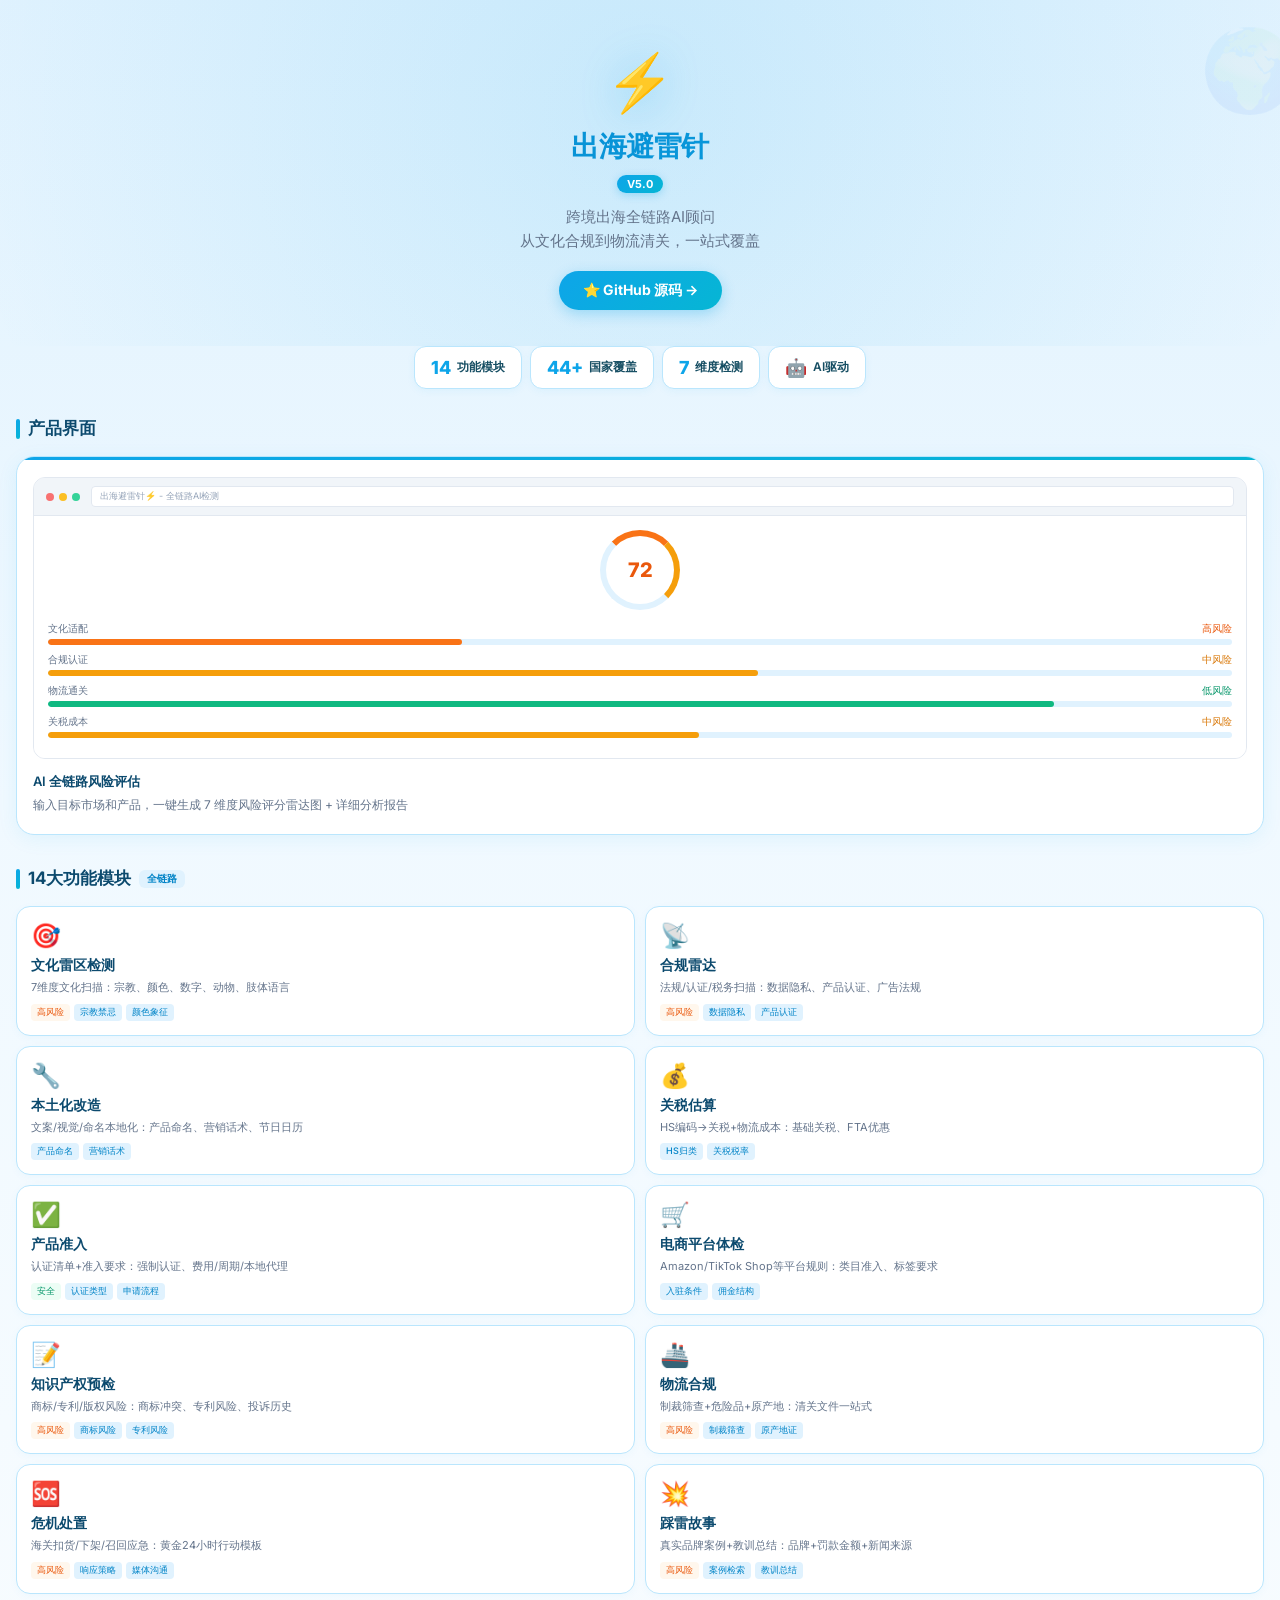
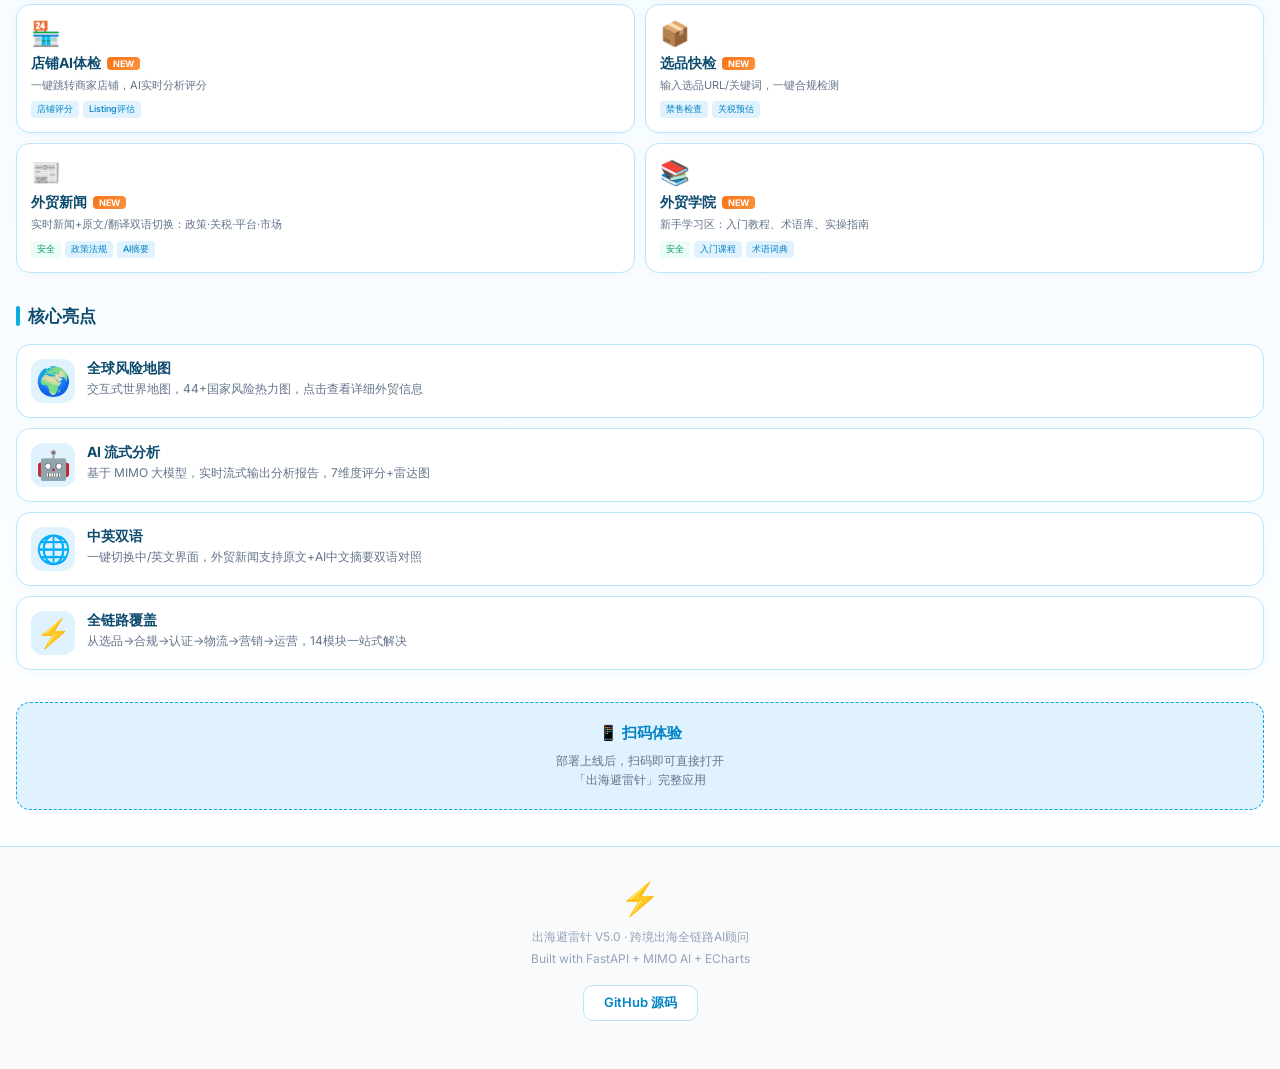
==== index.html @ 78dc0df8 "deploy intro page" ====
<!DOCTYPE html>
<html lang="zh-CN">
<head>
    <meta charset="UTF-8">
    <meta name="viewport" content="width=device-width, initial-scale=1.0, maximum-scale=1.0, user-scalable=no">
    <title>出海避雷针⚡ - 跨境出海全链路AI顾问</title>
    <style>
        @import url('https://fonts.googleapis.com/css2?family=Inter:wght@400;500;600;700;800&display=swap');
        
        * { margin: 0; padding: 0; box-sizing: border-box; }
        
        :root {
            --primary: #0EA5E9;
            --primary-dark: #0284C7;
            --accent: #06B6D4;
            --danger: #F97316;
            --success: #10B981;
            --warning: #F59E0B;
            --bg-light: #F0F9FF;
            --bg-white: #FFFFFF;
            --bg-card: #FFFFFF;
            --bg-soft: #E0F2FE;
            --bg-mute: #F8FAFC;
            --text: #0C4A6E;
            --text-main: #164E63;
            --text-dim: #64748B;
            --text-muted: #94A3B8;
            --border: #BAE6FD;
            --gradient-1: linear-gradient(135deg, #0EA5E9, #06B6D4);
            --gradient-2: linear-gradient(135deg, #38BDF8, #7DD3FC);
            --gradient-3: linear-gradient(135deg, #0284C7, #0EA5E9);
            --gradient-earth: linear-gradient(180deg, #E0F2FE 0%, #F0F9FF 30%, #FFFFFF 100%);
        }
        
        body {
            font-family: 'Inter', -apple-system, BlinkMacSystemFont, 'PingFang SC', 'Microsoft YaHei', sans-serif;
            background: var(--gradient-earth);
            color: var(--text);
            min-height: 100vh;
            overflow-x: hidden;
        }
        
        /* ===== Hero Section ===== */
        .hero {
            position: relative;
            padding: 48px 20px 36px;
            text-align: center;
            overflow: hidden;
        }
        .hero::before {
            content: '';
            position: absolute;
            top: -30%;
            left: -50%;
            width: 200%;
            height: 200%;
            background: radial-gradient(circle at 50% 30%, rgba(14,165,233,0.12) 0%, transparent 50%);
            animation: pulse 8s ease-in-out infinite;
        }
        .hero::after {
            content: '🌍';
            position: absolute;
            top: 20px;
            right: -20px;
            font-size: 80px;
            opacity: 0.06;
            animation: float 6s ease-in-out infinite;
        }
        @keyframes pulse {
            0%, 100% { transform: scale(1); opacity: 0.8; }
            50% { transform: scale(1.1); opacity: 1; }
        }
        @keyframes float {
            0%, 100% { transform: translateY(0) rotate(0deg); }
            50% { transform: translateY(-10px) rotate(5deg); }
        }
        .hero-content { position: relative; z-index: 1; }
        .hero-logo {
            font-size: 56px;
            display: block;
            margin-bottom: 12px;
            filter: drop-shadow(0 4px 20px rgba(14,165,233,0.3));
        }
        .hero-title {
            font-size: 28px;
            font-weight: 800;
            background: var(--gradient-3);
            -webkit-background-clip: text;
            -webkit-text-fill-color: transparent;
            background-clip: text;
            margin-bottom: 6px;
            letter-spacing: -0.5px;
        }
        .hero-version {
            display: inline-block;
            background: var(--gradient-1);
            color: white;
            font-size: 11px;
            font-weight: 700;
            padding: 2px 10px;
            border-radius: 20px;
            margin-bottom: 12px;
            box-shadow: 0 2px 8px rgba(14,165,233,0.3);
        }
        .hero-subtitle {
            font-size: 15px;
            color: var(--text-dim);
            line-height: 1.6;
            max-width: 320px;
            margin: 0 auto;
        }
        .hero-gh-btn {
            display: inline-block;
            margin-top: 18px;
            padding: 10px 24px;
            background: var(--gradient-1);
            color: white;
            font-size: 14px;
            font-weight: 700;
            text-decoration: none;
            border-radius: 24px;
            box-shadow: 0 4px 14px rgba(14,165,233,0.3);
            transition: transform 0.2s, box-shadow 0.2s;
        }
        .hero-gh-btn:hover {
            transform: translateY(-2px);
            box-shadow: 0 6px 20px rgba(14,165,233,0.4);
        }
        
        /* ===== Stats Bar ===== */
        .stats-bar {
            display: flex;
            justify-content: center;
            gap: 8px;
            padding: 0 16px 28px;
            flex-wrap: wrap;
        }
        .stat-chip {
            background: var(--bg-white);
            border: 1px solid var(--border);
            border-radius: 12px;
            padding: 10px 16px;
            font-size: 12px;
            font-weight: 600;
            display: flex;
            align-items: center;
            gap: 6px;
            color: var(--text-main);
            box-shadow: 0 2px 8px rgba(14,165,233,0.06);
        }
        .stat-chip .num {
            color: var(--primary);
            font-size: 18px;
            font-weight: 800;
        }
        
        /* ===== Section ===== */
        .section {
            padding: 0 16px 32px;
        }
        .section-header {
            display: flex;
            align-items: center;
            gap: 8px;
            margin-bottom: 16px;
        }
        .section-header .dot {
            width: 4px;
            height: 20px;
            border-radius: 2px;
            background: var(--gradient-1);
        }
        .section-header h2 {
            font-size: 17px;
            font-weight: 700;
            color: var(--text);
        }
        .section-header .badge {
            font-size: 10px;
            background: var(--bg-soft);
            color: var(--primary-dark);
            padding: 2px 8px;
            border-radius: 6px;
            font-weight: 600;
        }
        
        /* ===== Module Cards ===== */
        .modules-grid {
            display: grid;
            grid-template-columns: 1fr 1fr;
            gap: 10px;
        }
        .module-card {
            background: var(--bg-card);
            border: 1px solid var(--border);
            border-radius: 14px;
            padding: 14px;
            transition: transform 0.2s, box-shadow 0.2s;
            box-shadow: 0 2px 8px rgba(14,165,233,0.04);
        }
        .module-card:hover {
            transform: translateY(-2px);
            box-shadow: 0 4px 16px rgba(14,165,233,0.12);
        }
        .module-card.full-width {
            grid-column: 1 / -1;
        }
        .module-icon {
            font-size: 24px;
            margin-bottom: 6px;
            display: block;
        }
        .module-name {
            font-size: 14px;
            font-weight: 700;
            margin-bottom: 4px;
            display: flex;
            align-items: center;
            gap: 6px;
            color: var(--text);
        }
        .module-name .new-tag {
            font-size: 9px;
            background: linear-gradient(135deg, #F97316, #FB923C);
            color: white;
            padding: 1px 6px;
            border-radius: 4px;
            font-weight: 700;
        }
        .module-desc {
            font-size: 11px;
            color: var(--text-dim);
            line-height: 1.5;
        }
        .module-tags {
            display: flex;
            flex-wrap: wrap;
            gap: 4px;
            margin-top: 8px;
        }
        .module-tags span {
            font-size: 9px;
            background: var(--bg-soft);
            color: var(--primary-dark);
            padding: 2px 6px;
            border-radius: 4px;
            font-weight: 500;
        }
        .module-tags span.risk-high {
            background: #FFF7ED;
            color: #EA580C;
        }
        .module-tags span.risk-safe {
            background: #ECFDF5;
            color: #059669;
        }
        
        /* ===== UI Preview ===== */
        .ui-preview {
            background: var(--bg-card);
            border: 1px solid var(--border);
            border-radius: 18px;
            padding: 20px 16px;
            position: relative;
            overflow: hidden;
            box-shadow: 0 4px 20px rgba(14,165,233,0.08);
        }
        .ui-preview::before {
            content: '';
            position: absolute;
            top: 0; left: 0; right: 0;
            height: 3px;
            background: var(--gradient-1);
        }
        .mock-browser {
            background: #F8FAFC;
            border: 1px solid #E2E8F0;
            border-radius: 12px;
            overflow: hidden;
            margin-bottom: 14px;
        }
        .mock-browser-bar {
            display: flex;
            align-items: center;
            gap: 5px;
            padding: 8px 12px;
            background: #F1F5F9;
            border-bottom: 1px solid #E2E8F0;
        }
        .mock-dot {
            width: 8px; height: 8px; border-radius: 50%;
        }
        .mock-dot.r { background: #F87171; }
        .mock-dot.y { background: #FBBF24; }
        .mock-dot.g { background: #34D399; }
        .mock-url {
            flex: 1;
            background: #FFFFFF;
            border-radius: 4px;
            padding: 3px 8px;
            font-size: 9px;
            color: var(--text-muted);
            margin-left: 6px;
            border: 1px solid #E2E8F0;
        }
        .mock-content {
            padding: 14px;
            background: #FFFFFF;
        }
        .mock-score-ring {
            width: 80px; height: 80px;
            border-radius: 50%;
            border: 6px solid #E0F2FE;
            border-top-color: #F97316;
            border-right-color: #F59E0B;
            display: flex;
            align-items: center;
            justify-content: center;
            font-size: 20px;
            font-weight: 800;
            color: #EA580C;
            margin: 0 auto 12px;
        }
        .mock-bar {
            height: 6px;
            border-radius: 3px;
            background: #E0F2FE;
            margin-bottom: 6px;
            overflow: hidden;
        }
        .mock-bar-fill {
            height: 100%;
            border-radius: 3px;
        }
        .preview-label {
            font-size: 13px;
            font-weight: 600;
            color: var(--text);
            margin-bottom: 4px;
        }
        .preview-desc {
            font-size: 12px;
            color: var(--text-dim);
            line-height: 1.6;
        }
        
        /* ===== Features ===== */
        .feature-list {
            display: flex;
            flex-direction: column;
            gap: 10px;
        }
        .feature-item {
            display: flex;
            align-items: flex-start;
            gap: 12px;
            background: var(--bg-card);
            border: 1px solid var(--border);
            border-radius: 14px;
            padding: 14px;
            box-shadow: 0 2px 8px rgba(14,165,233,0.04);
        }
        .feature-icon {
            font-size: 28px;
            flex-shrink: 0;
            width: 44px;
            height: 44px;
            display: flex;
            align-items: center;
            justify-content: center;
            background: var(--bg-soft);
            border-radius: 12px;
        }
        .feature-text h4 {
            font-size: 14px;
            font-weight: 700;
            margin-bottom: 2px;
            color: var(--text);
        }
        .feature-text p {
            font-size: 12px;
            color: var(--text-dim);
            line-height: 1.5;
        }
        
        /* ===== Footer ===== */
        .footer {
            text-align: center;
            padding: 32px 16px 48px;
            border-top: 1px solid var(--border);
            background: var(--bg-mute);
        }
        .footer-logo {
            font-size: 32px;
            margin-bottom: 8px;
        }
        .footer-text {
            font-size: 12px;
            color: var(--text-muted);
            line-height: 1.8;
        }
        .footer-links {
            display: flex;
            justify-content: center;
            gap: 16px;
            margin-top: 16px;
        }
        .footer-links a {
            color: var(--primary-dark);
            text-decoration: none;
            font-size: 13px;
            font-weight: 600;
            padding: 8px 20px;
            border: 1px solid var(--border);
            border-radius: 10px;
            transition: all 0.2s;
            background: var(--bg-white);
        }
        .footer-links a:hover {
            background: var(--primary);
            color: white;
            border-color: var(--primary);
        }
        
        /* ===== QR Section ===== */
        .qr-section {
            padding: 0 16px 36px;
        }
        .qr-reminder {
            background: var(--bg-soft);
            border: 1px dashed var(--primary);
            border-radius: 14px;
            padding: 20px;
            text-align: center;
        }
        .qr-reminder h3 {
            font-size: 15px;
            font-weight: 700;
            margin-bottom: 8px;
            color: var(--primary-dark);
        }
        .qr-reminder p {
            font-size: 12px;
            color: var(--text-dim);
            line-height: 1.6;
        }
    </style>
</head>
<body>

<!-- ===== Hero ===== -->
<div class="hero">
    <div class="hero-content">
        <span class="hero-logo">⚡</span>
        <h1 class="hero-title">出海避雷针</h1>
        <span class="hero-version">V5.0</span>
        <p class="hero-subtitle">跨境出海全链路AI顾问<br>从文化合规到物流清关，一站式覆盖</p>
        <a class="hero-gh-btn" href="https://github.com/SiriusHong-cloud/chuhaibileizhen--waic" target="_top">
            ⭐ GitHub 源码 →
        </a>
    </div>
</div>

<!-- ===== Stats ===== -->
<div class="stats-bar">
    <div class="stat-chip"><span class="num">14</span>功能模块</div>
    <div class="stat-chip"><span class="num">44+</span>国家覆盖</div>
    <div class="stat-chip"><span class="num">7</span>维度检测</div>
    <div class="stat-chip"><span class="num">🤖</span>AI驱动</div>
</div>

<!-- ===== UI Preview ===== -->
<div class="section">
    <div class="section-header">
        <span class="dot"></span>
        <h2>产品界面</h2>
    </div>
    <div class="ui-preview">
        <div class="mock-browser">
            <div class="mock-browser-bar">
                <span class="mock-dot r"></span>
                <span class="mock-dot y"></span>
                <span class="mock-dot g"></span>
                <span class="mock-url">出海避雷针⚡ - 全链路AI检测</span>
            </div>
            <div class="mock-content">
                <div class="mock-score-ring">72</div>
                <div style="margin-bottom: 8px;">
                    <div style="display:flex;justify-content:space-between;font-size:10px;color:var(--text-dim);margin-bottom:3px;">
                        <span>文化适配</span><span style="color:#EA580C;">高风险</span>
                    </div>
                    <div class="mock-bar"><div class="mock-bar-fill" style="width:35%;background:#F97316;"></div></div>
                </div>
                <div style="margin-bottom: 8px;">
                    <div style="display:flex;justify-content:space-between;font-size:10px;color:var(--text-dim);margin-bottom:3px;">
                        <span>合规认证</span><span style="color:#D97706;">中风险</span>
                    </div>
                    <div class="mock-bar"><div class="mock-bar-fill" style="width:60%;background:#F59E0B;"></div></div>
                </div>
                <div style="margin-bottom: 8px;">
                    <div style="display:flex;justify-content:space-between;font-size:10px;color:var(--text-dim);margin-bottom:3px;">
                        <span>物流通关</span><span style="color:#059669;">低风险</span>
                    </div>
                    <div class="mock-bar"><div class="mock-bar-fill" style="width:85%;background:#10B981;"></div></div>
                </div>
                <div>
                    <div style="display:flex;justify-content:space-between;font-size:10px;color:var(--text-dim);margin-bottom:3px;">
                        <span>关税成本</span><span style="color:#D97706;">中风险</span>
                    </div>
                    <div class="mock-bar"><div class="mock-bar-fill" style="width:55%;background:#F59E0B;"></div></div>
                </div>
            </div>
        </div>
        <p class="preview-label">AI 全链路风险评估</p>
        <p class="preview-desc">输入目标市场和产品，一键生成 7 维度风险评分雷达图 + 详细分析报告</p>
    </div>
</div>

<!-- ===== 14 Modules ===== -->
<div class="section">
    <div class="section-header">
        <span class="dot"></span>
        <h2>14大功能模块</h2>
        <span class="badge">全链路</span>
    </div>
    <div class="modules-grid">
        <div class="module-card">
            <span class="module-icon">🎯</span>
            <div class="module-name">文化雷区检测</div>
            <div class="module-desc">7维度文化扫描：宗教、颜色、数字、动物、肢体语言</div>
            <div class="module-tags">
                <span class="risk-high">高风险</span>
                <span>宗教禁忌</span><span>颜色象征</span>
            </div>
        </div>
        <div class="module-card">
            <span class="module-icon">📡</span>
            <div class="module-name">合规雷达</div>
            <div class="module-desc">法规/认证/税务扫描：数据隐私、产品认证、广告法规</div>
            <div class="module-tags">
                <span class="risk-high">高风险</span>
                <span>数据隐私</span><span>产品认证</span>
            </div>
        </div>
        <div class="module-card">
            <span class="module-icon">🔧</span>
            <div class="module-name">本土化改造</div>
            <div class="module-desc">文案/视觉/命名本地化：产品命名、营销话术、节日日历</div>
            <div class="module-tags">
                <span>产品命名</span><span>营销话术</span>
            </div>
        </div>
        <div class="module-card">
            <span class="module-icon">💰</span>
            <div class="module-name">关税估算</div>
            <div class="module-desc">HS编码→关税+物流成本：基础关税、FTA优惠</div>
            <div class="module-tags">
                <span>HS归类</span><span>关税税率</span>
            </div>
        </div>
        <div class="module-card">
            <span class="module-icon">✅</span>
            <div class="module-name">产品准入</div>
            <div class="module-desc">认证清单+准入要求：强制认证、费用/周期/本地代理</div>
            <div class="module-tags">
                <span class="risk-safe">安全</span>
                <span>认证类型</span><span>申请流程</span>
            </div>
        </div>
        <div class="module-card">
            <span class="module-icon">🛒</span>
            <div class="module-name">电商平台体检</div>
            <div class="module-desc">Amazon/TikTok Shop等平台规则：类目准入、标签要求</div>
            <div class="module-tags">
                <span>入驻条件</span><span>佣金结构</span>
            </div>
        </div>
        <div class="module-card">
            <span class="module-icon">📝</span>
            <div class="module-name">知识产权预检</div>
            <div class="module-desc">商标/专利/版权风险：商标冲突、专利风险、投诉历史</div>
            <div class="module-tags">
                <span class="risk-high">高风险</span>
                <span>商标风险</span><span>专利风险</span>
            </div>
        </div>
        <div class="module-card">
            <span class="module-icon">🚢</span>
            <div class="module-name">物流合规</div>
            <div class="module-desc">制裁筛查+危险品+原产地：清关文件一站式</div>
            <div class="module-tags">
                <span class="risk-high">高风险</span>
                <span>制裁筛查</span><span>原产地证</span>
            </div>
        </div>
        <div class="module-card">
            <span class="module-icon">🆘</span>
            <div class="module-name">危机处置</div>
            <div class="module-desc">海关扣货/下架/召回应急：黄金24小时行动模板</div>
            <div class="module-tags">
                <span class="risk-high">高风险</span>
                <span>响应策略</span><span>媒体沟通</span>
            </div>
        </div>
        <div class="module-card">
            <span class="module-icon">💥</span>
            <div class="module-name">踩雷故事</div>
            <div class="module-desc">真实品牌案例+教训总结：品牌+罚款金额+新闻来源</div>
            <div class="module-tags">
                <span class="risk-high">高风险</span>
                <span>案例检索</span><span>教训总结</span>
            </div>
        </div>
        <div class="module-card">
            <span class="module-icon">🏪</span>
            <div class="module-name">店铺AI体检 <span class="new-tag">NEW</span></div>
            <div class="module-desc">一键跳转商家店铺，AI实时分析评分</div>
            <div class="module-tags">
                <span>店铺评分</span><span>Listing评估</span>
            </div>
        </div>
        <div class="module-card">
            <span class="module-icon">📦</span>
            <div class="module-name">选品快检 <span class="new-tag">NEW</span></div>
            <div class="module-desc">输入选品URL/关键词，一键合规检测</div>
            <div class="module-tags">
                <span>禁售检查</span><span>关税预估</span>
            </div>
        </div>
        <div class="module-card">
            <span class="module-icon">📰</span>
            <div class="module-name">外贸新闻 <span class="new-tag">NEW</span></div>
            <div class="module-desc">实时新闻+原文/翻译双语切换：政策·关税·平台·市场</div>
            <div class="module-tags">
                <span class="risk-safe">安全</span>
                <span>政策法规</span><span>AI摘要</span>
            </div>
        </div>
        <div class="module-card">
            <span class="module-icon">📚</span>
            <div class="module-name">外贸学院 <span class="new-tag">NEW</span></div>
            <div class="module-desc">新手学习区：入门教程、术语库、实操指南</div>
            <div class="module-tags">
                <span class="risk-safe">安全</span>
                <span>入门课程</span><span>术语词典</span>
            </div>
        </div>
    </div>
</div>

<!-- ===== Highlights ===== -->
<div class="section">
    <div class="section-header">
        <span class="dot"></span>
        <h2>核心亮点</h2>
    </div>
    <div class="feature-list">
        <div class="feature-item">
            <div class="feature-icon">🌍</div>
            <div class="feature-text">
                <h4>全球风险地图</h4>
                <p>交互式世界地图，44+国家风险热力图，点击查看详细外贸信息</p>
            </div>
        </div>
        <div class="feature-item">
            <div class="feature-icon">🤖</div>
            <div class="feature-text">
                <h4>AI 流式分析</h4>
                <p>基于 MIMO 大模型，实时流式输出分析报告，7维度评分+雷达图</p>
            </div>
        </div>
        <div class="feature-item">
            <div class="feature-icon">🌐</div>
            <div class="feature-text">
                <h4>中英双语</h4>
                <p>一键切换中/英文界面，外贸新闻支持原文+AI中文摘要双语对照</p>
            </div>
        </div>
        <div class="feature-item">
            <div class="feature-icon">⚡</div>
            <div class="feature-text">
                <h4>全链路覆盖</h4>
                <p>从选品→合规→认证→物流→营销→运营，14模块一站式解决</p>
            </div>
        </div>
    </div>
</div>

<!-- ===== QR Section ===== -->
<div class="qr-section">
    <div class="qr-reminder">
        <h3>📱 扫码体验</h3>
        <p>部署上线后，扫码即可直接打开<br>「出海避雷针」完整应用</p>
    </div>
</div>

<!-- ===== Footer ===== -->
<div class="footer">
    <div class="footer-logo">⚡</div>
    <div class="footer-text">
        出海避雷针 V5.0 · 跨境出海全链路AI顾问<br>
        Built with FastAPI + MIMO AI + ECharts
    </div>
    <div class="footer-links">
        <a href="https://github.com/SiriusHong-cloud/chuhaibileizhen--waic" target="_top">GitHub 源码</a>
    </div>
</div>

</body>
</html>
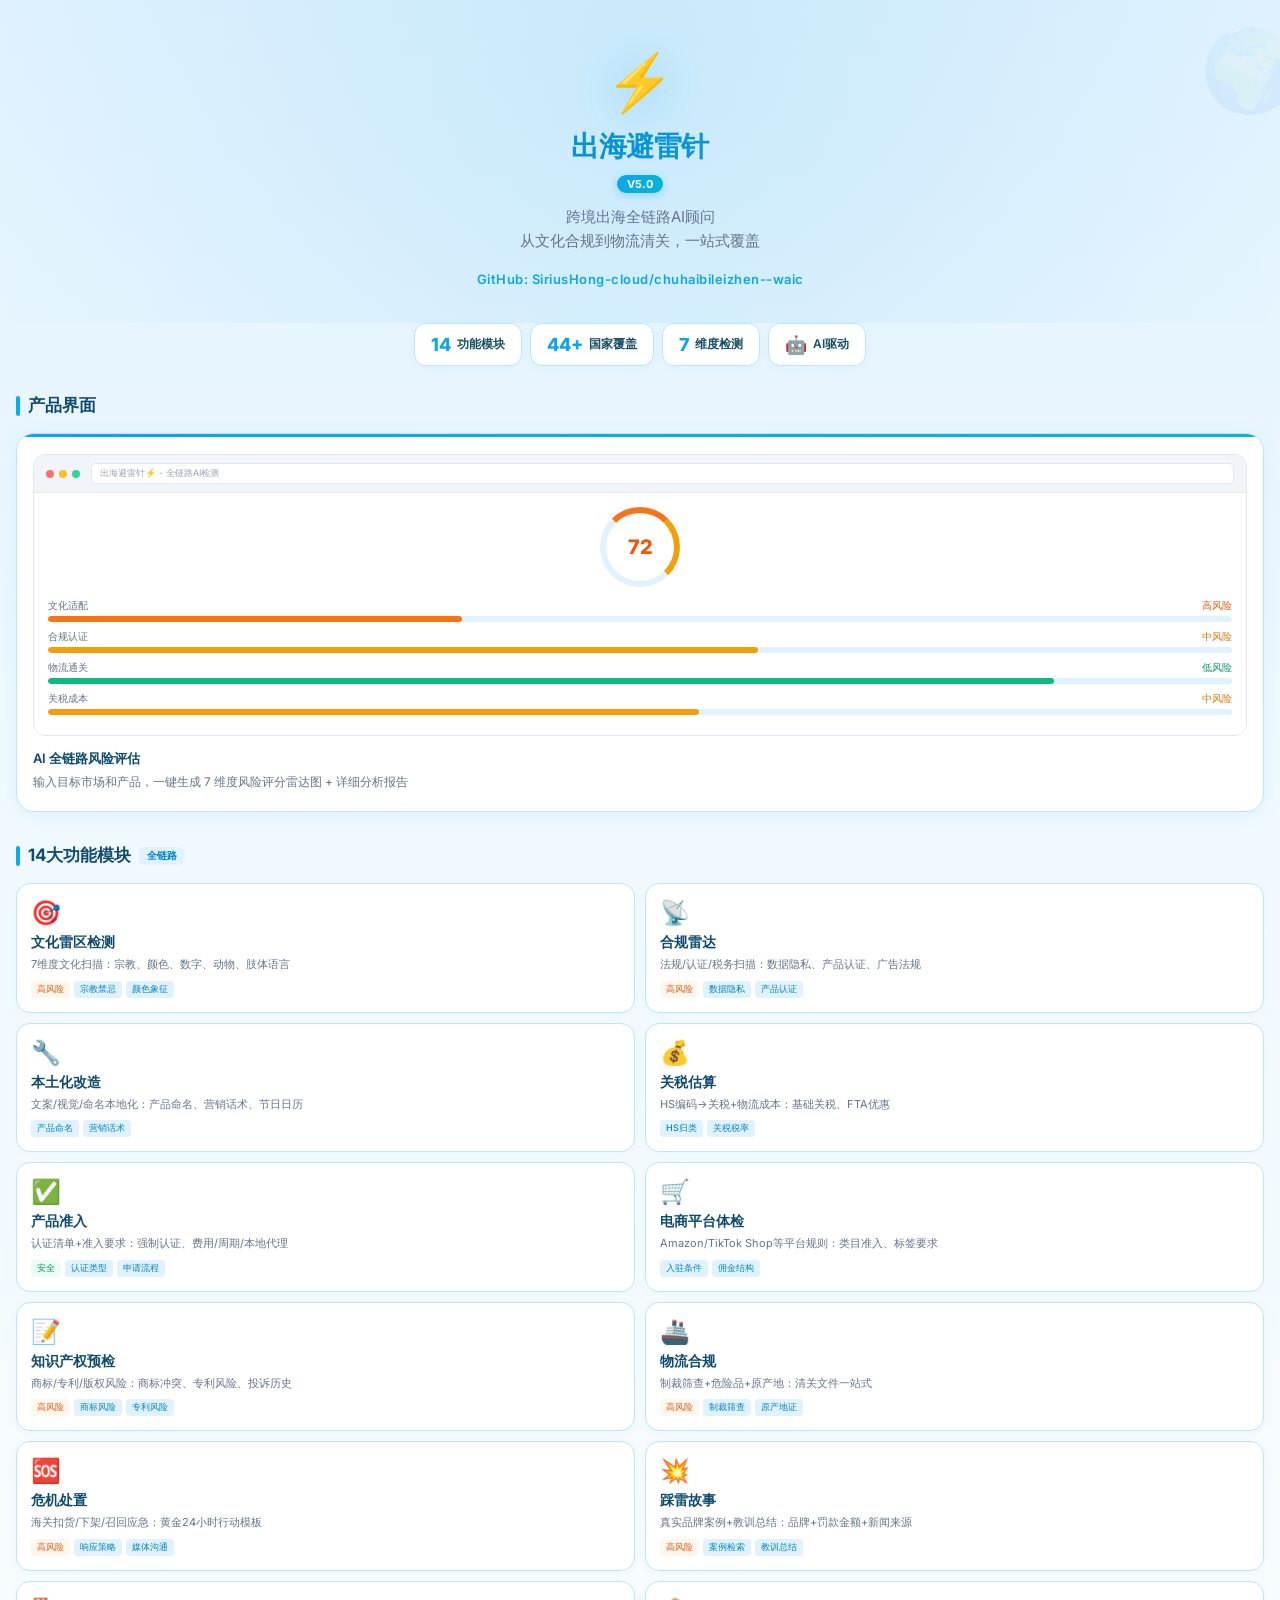
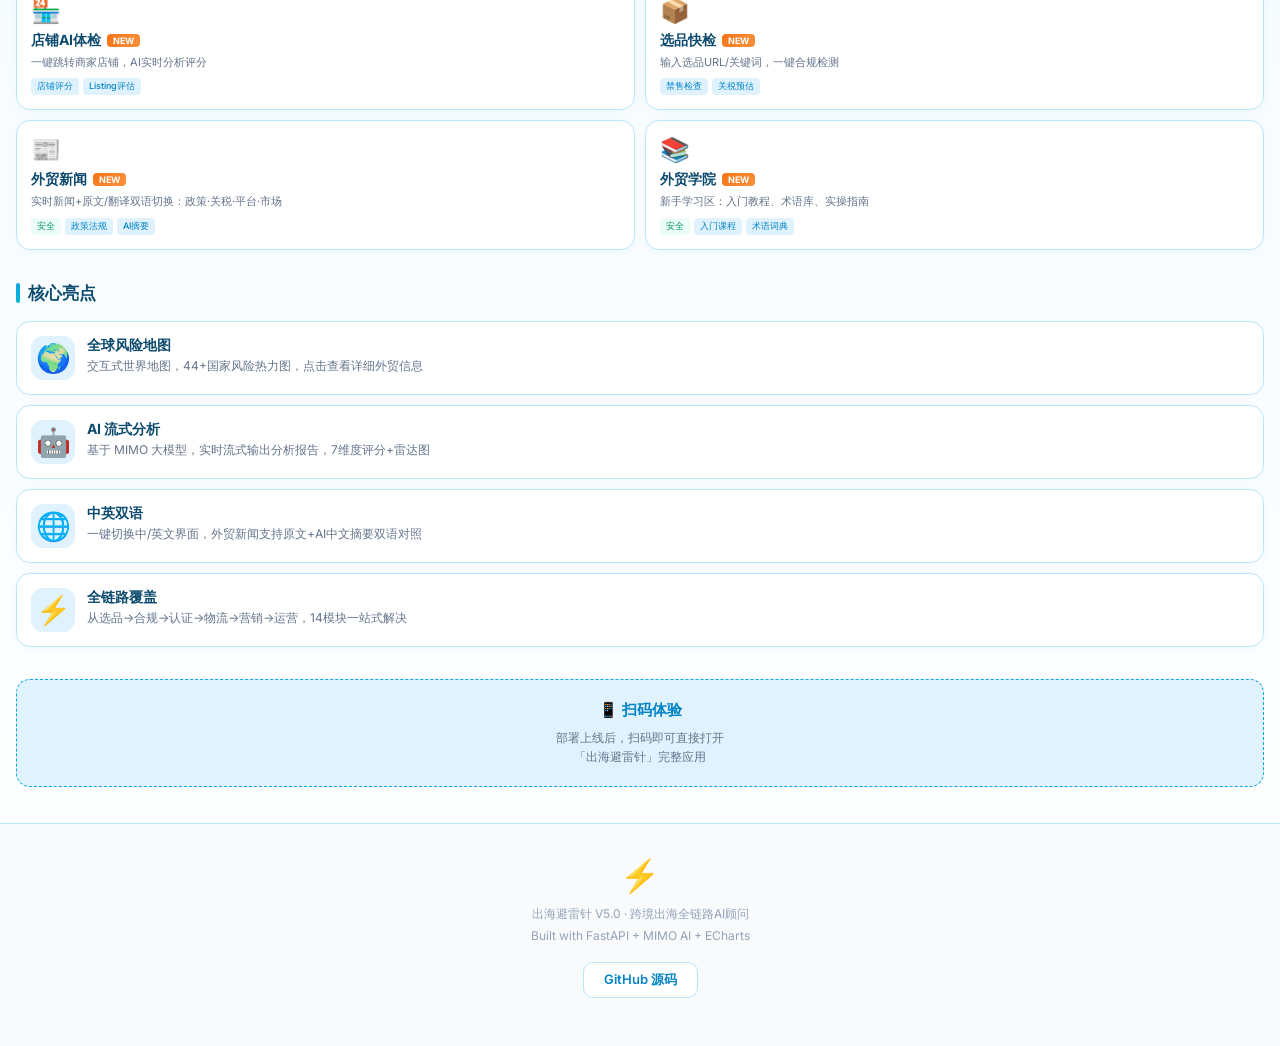
==== commit b9c865ab: "change GitHub link to plain text for stability 将 GitHub 链接改为纯文字显示，不再做成跳转按钮： - 移除跳转按钮，改为显示仓库路径文字 - 更稳" ====
--- a/index.html
+++ b/index.html
@@ -109,22 +109,12 @@
             max-width: 320px;
             margin: 0 auto;
         }
-        .hero-gh-btn {
-            display: inline-block;
+        .hero-gh-text {
             margin-top: 18px;
-            padding: 10px 24px;
-            background: var(--gradient-1);
-            color: white;
-            font-size: 14px;
-            font-weight: 700;
-            text-decoration: none;
-            border-radius: 24px;
-            box-shadow: 0 4px 14px rgba(14,165,233,0.3);
-            transition: transform 0.2s, box-shadow 0.2s;
-        }
-        .hero-gh-btn:hover {
-            transform: translateY(-2px);
-            box-shadow: 0 6px 20px rgba(14,165,233,0.4);
+            font-size: 13px;
+            color: var(--primary);
+            font-weight: 600;
+            letter-spacing: 0.5px;
         }
         
         /* ===== Stats Bar ===== */
@@ -455,9 +445,7 @@
         <h1 class="hero-title">出海避雷针</h1>
         <span class="hero-version">V5.0</span>
         <p class="hero-subtitle">跨境出海全链路AI顾问<br>从文化合规到物流清关，一站式覆盖</p>
-        <a class="hero-gh-btn" href="https://github.com/SiriusHong-cloud/chuhaibileizhen--waic" target="_top">
-            ⭐ GitHub 源码 →
-        </a>
+        <p class="hero-gh-text">GitHub: SiriusHong-cloud/chuhaibileizhen--waic</p>
     </div>
 </div>
 
@@ -702,7 +690,7 @@
         Built with FastAPI + MIMO AI + ECharts
     </div>
     <div class="footer-links">
-        <a href="https://github.com/SiriusHong-cloud/chuhaibileizhen--waic" target="_top">GitHub 源码</a>
+        <a href="https://github.com/SiriusHong-cloud/chuhaibileizhen--waic" target="_blank">GitHub 源码</a>
     </div>
 </div>
 
